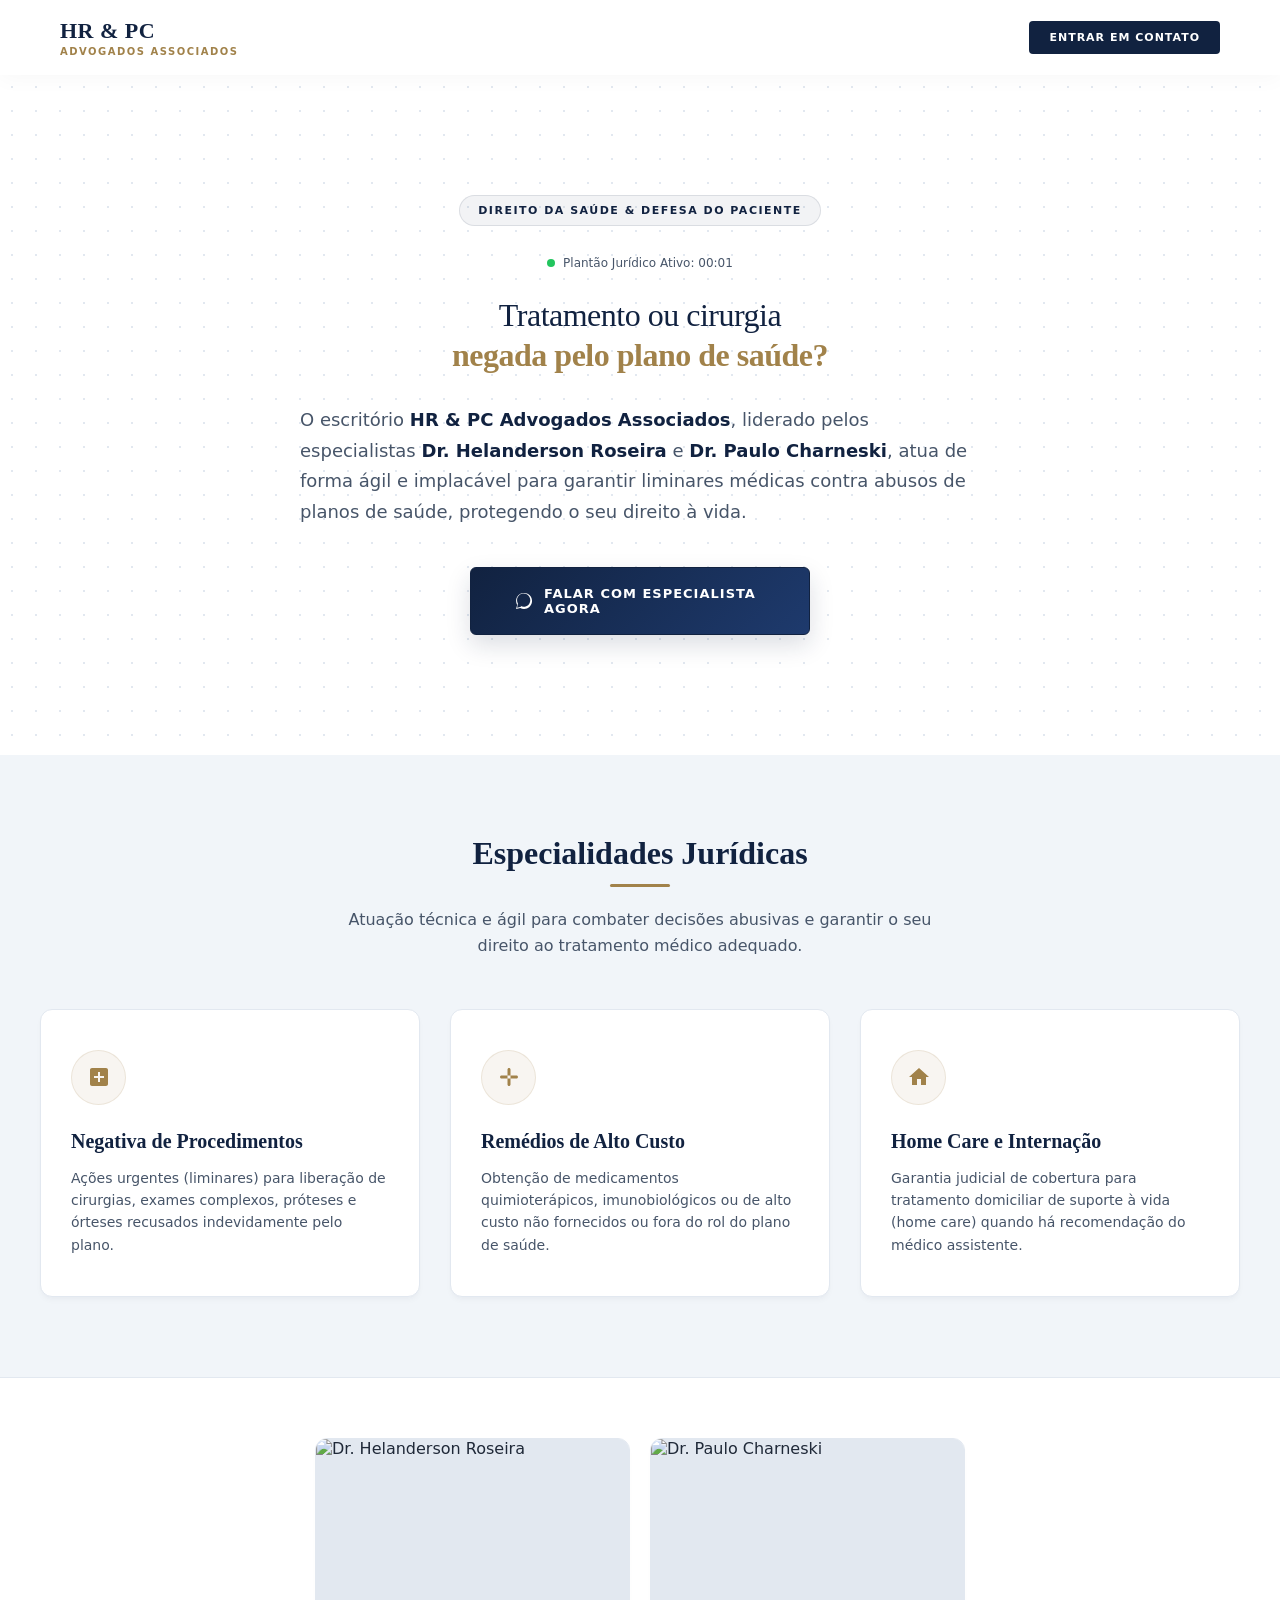
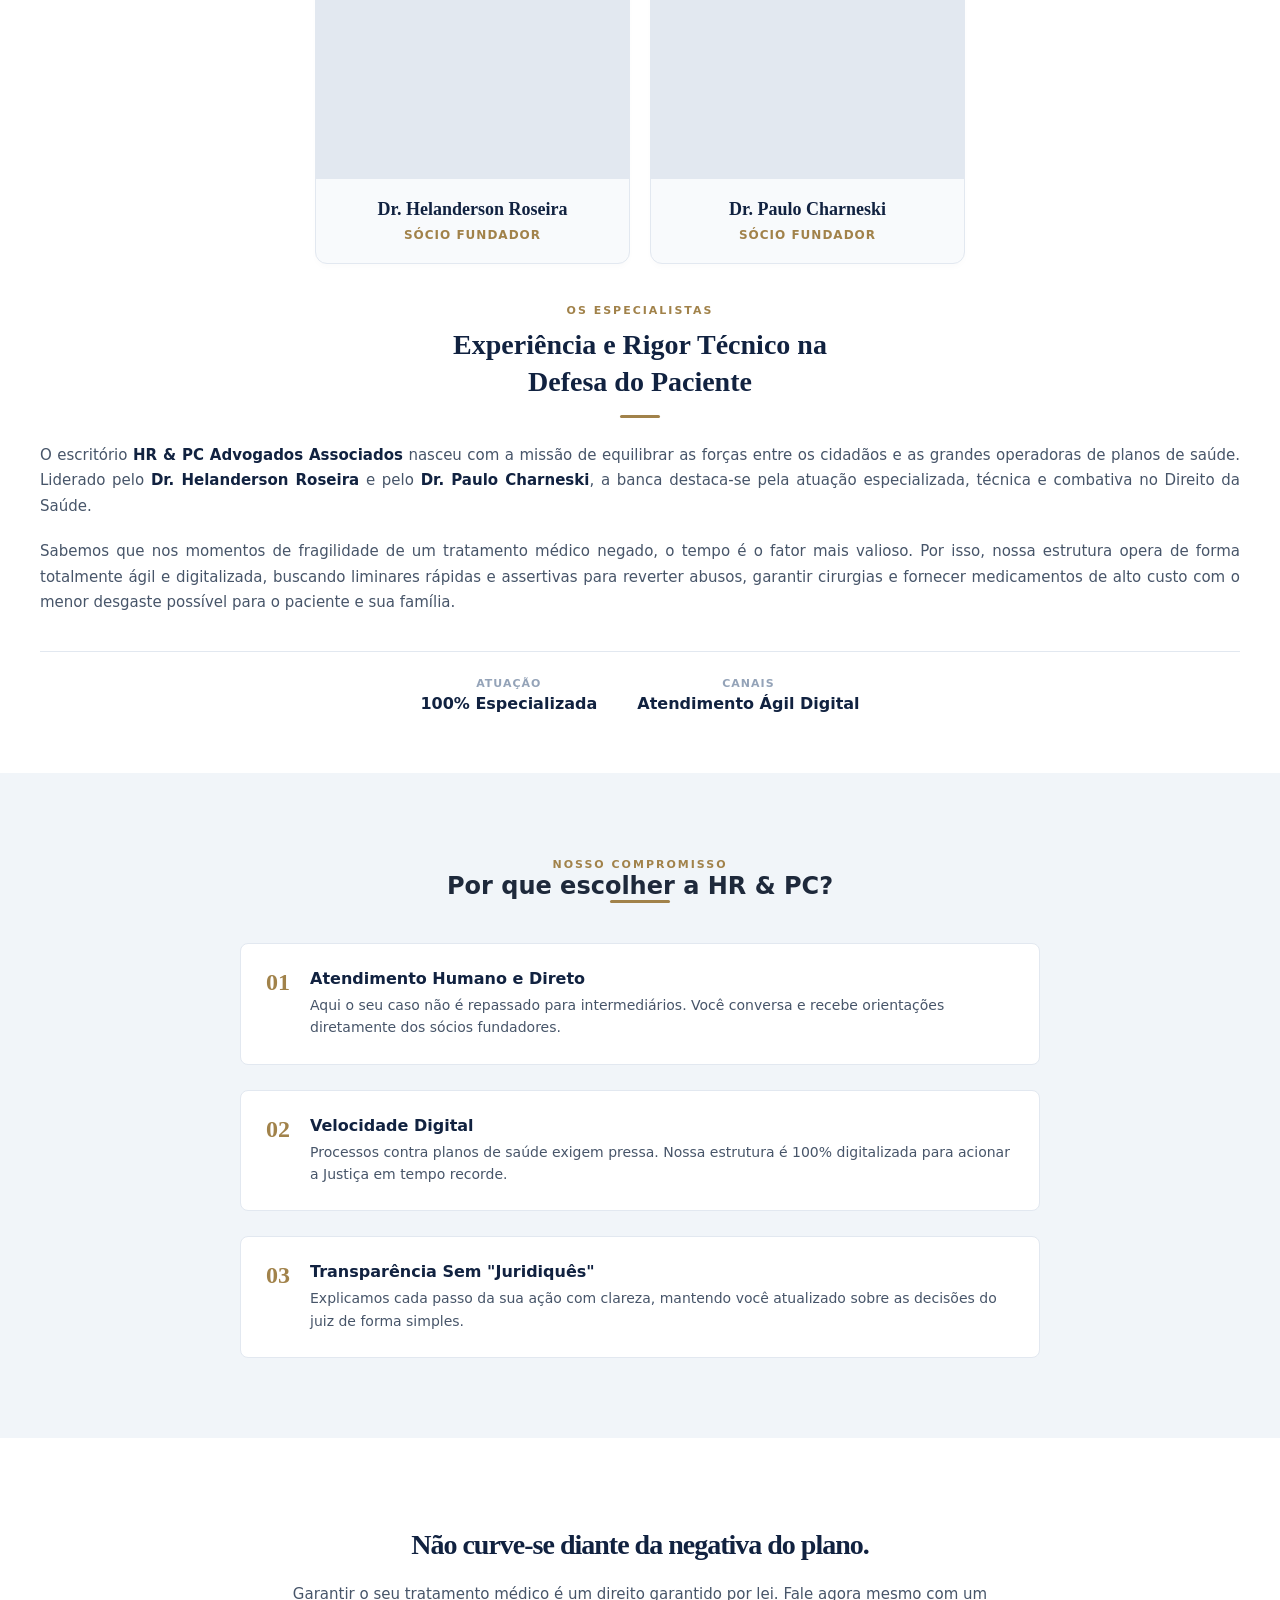
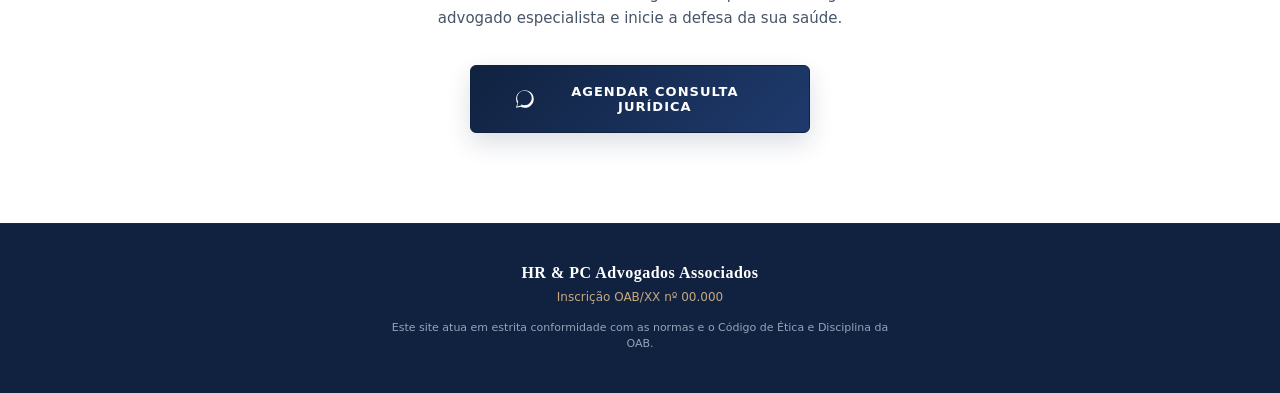
==== index.html @ 01bfa663 "Estrutura inicial do site" ====
<!doctype html>
<html lang="pt-BR">
  <head>
    <meta charset="UTF-8" />
    <meta name="viewport" content="width=device-width, initial-scale=1.0" />
    <title>HR & PC Advogados Associados | Direito da Saúde</title>

    <link rel="stylesheet" href="CSS/style.css" />
    <script src="Javascript/script.js"></script>
  </head>
  <body>
    <!-- O Header é o container principal do topo -->
    <header class="menu-topo">
      <div class="menu-container">
        <!-- Lado Esquerdo: Nome do escritório (Logotipo) -->
        <div class="logotipo">
          <span class="marca-principal">HR & PC</span>
          <span class="marca-sub">Advogados Associados</span>
        </div>

        <!-- Lado Direito: Botão de Ação Direta para o WhatsApp -->
        <a
          href="https://wa.me/5541984199902?text=Ol%C3%A1,+preciso+de+um+advogado!&utm_source=chatgpt.com"
          target="_blank"
          class="btn-emergencia"
        >
          Entrar em contato
        </a>
      </div>
    </header>
    <!-- Seção de Abertura Focada em Soluções para Planos de Saúde -->
    <section class="secao-hero">
      <div class="hero-container">
        <!-- Tag de Especialidade Jurídica -->
        <span class="tag-especialidade"
          >Direito da Saúde & Defesa do Paciente</span
        >
        <!-- Elemento dinâmico que o JS vai controlar -->
        <div class="plantao-status">
          <span class="ponto-verde"></span>
          <p>
            Plantão Jurídico Ativo: <span id="cronometro-plantao">00:00</span>
          </p>
        </div>

        <!-- Título Principal de Forte Impacto -->
        <h1 class="titulo-principal">
          Tratamento ou cirurgia <br class="quebra-pc" />
          <span class="destaque-ouro">negada pelo plano de saúde?</span>
        </h1>

        <!-- Texto explicativo focado nos Doutores e na dor do cliente -->
        <p class="subtitulo-herois">
          O escritório <strong>HR & PC Advogados Associados</strong>, liderado
          pelos especialistas <strong>Dr. Helanderson Roseira</strong> e
          <strong>Dr. Paulo Charneski</strong>, atua de forma ágil e implacável
          para garantir liminares médicas contra abusos de planos de saúde,
          protegendo o seu direito à vida.
        </p>

        <!-- Botão de Ação Gigante (Mobile-Friendly para clicar com o dedão) -->
        <div class="area-botao-hero">
          <a
            href="https://wa.me! Meu plano de saúde negou um procedimento e preciso de ajuda com urgência."
            target="_blank"
            class="btn-whatsapp-hero"
          >
            <svg class="icone-wpp" viewBox="0 0 24 24">
              <path
                d="M.057 24l1.687-6.163c-1.041-1.804-1.588-3.849-1.587-5.946C.06 5.348 5.397.01 12.008.01c3.202.001 6.212 1.246 8.477 3.513 2.266 2.268 3.507 5.28 3.505 8.484-.004 6.657-5.34 11.997-11.953 11.997-2.005-.001-3.973-.502-5.713-1.457L0 24zm6.59-4.846c1.6.95 3.188 1.449 4.825 1.451 5.436 0 9.86-4.37 9.864-9.799.002-2.63-1.023-5.101-2.885-6.966C16.528 1.975 14.063.953 11.453.953c-5.438 0-9.863 4.371-9.867 9.801-.001 1.73.453 3.421 1.314 4.916l-.105.471L1.69 22.14l6.084-1.577-.473-.27.05-.039z"
              />
            </svg>
            Falar com Especialista agora
          </a>
        </div>
      </div>
    </section>
    <!-- Seção de Especialidades em Direito da Saúde -->
    <section class="secao-especialidades efeito-surgir">
      <div class="especialidades-container">
        <!-- Cabeçalho da Seção -->
        <div class="especialidades-topo">
          <h2>Especialidades Jurídicas</h2>
          <div class="linha-decorativa"></div>
          <p>
            Atuação técnica e ágil para combater decisões abusivas e garantir o
            seu direito ao tratamento médico adequado.
          </p>
        </div>

        <!-- O Grid de Cartões -->
        <div class="grid-especialidades">
          <!-- Cartão 1: Negativa de Tratamento -->
          <div class="card-medico">
            <div class="card-icone">
              <svg viewBox="0 0 24 24">
                <path
                  d="M19 3H5c-1.1 0-2 .9-2 2v14c0 1.1.9 2 2 2h14c1.1 0 2-.9 2-2V5c0-1.1-.9-2-2-2zm-2 10h-4v4h-2v-4H7v-2h4V7h2v4h4v2z"
                />
              </svg>
            </div>
            <h3>Negativa de Procedimentos</h3>
            <p>
              Ações urgentes (liminares) para liberação de cirurgias, exames
              complexos, próteses e órteses recusados indevidamente pelo plano.
            </p>
          </div>

          <!-- Cartão 2: Medicamentos de Alto Custo -->
          <div class="card-medico">
            <div class="card-icone">
              <svg viewBox="0 0 24 24">
                <path
                  d="M4.5 10.5C3.67 10.5 3 11.17 3 12s.67 1.5 1.5 1.5h15c.83 0 1.5-.67 1.5-1.5s-.67-1.5-1.5-1.5h-15zM10.5 4.5C10.5 3.67 11.17 3 12 3s1.5.67 1.5 1.5v15c0 .83-.67 1.5-1.5 1.5s-1.5-.67-1.5-1.5v-15z"
                />
              </svg>
            </div>
            <h3>Remédios de Alto Custo</h3>
            <p>
              Obtenção de medicamentos quimioterápicos, imunobiológicos ou de
              alto custo não fornecidos ou fora do rol do plano de saúde.
            </p>
          </div>

          <!-- Cartão 3: Home Care -->
          <div class="card-medico">
            <div class="card-icone">
              <svg viewBox="0 0 24 24">
                <path d="M10 20v-6h4v6h5v-8h3L12 3 2 12h3v8z" />
              </svg>
            </div>
            <h3>Home Care e Internação</h3>
            <p>
              Garantia judicial de cobertura para tratamento domiciliar de
              suporte à vida (home care) quando há recomendação do médico
              assistente.
            </p>
          </div>
        </div>
      </div>
    </section>

    <!-- Seção: Quem Somos / Os Advogados Especialistas -->
    <section class="secao-advogados efeito-surgir" id="escritorio">
      <div class="advogados-container">
        <!-- Bloco de Imagens / Fotos dos Sócios -->
        <div class="bloco-fotos-advogados">
          <!-- Card do Dr. Helanderson -->
          <div class="card-foto-socio">
            <div class="area-foto-placeholder">
              <!-- Quando você tiver a foto, basta trocar o src pelo caminho real da imagem na pasta img -->
              <img
                src="https://unsplash.com"
                alt="Dr. Helanderson Roseira"
                class="foto-advogado"
              />
            </div>
            <div class="info-foto-socio">
              <h4>Dr. Helanderson Roseira</h4>
              <span>Sócio Fundador</span>
            </div>
          </div>

          <!-- Card do Dr. Paulo -->
          <div class="card-foto-socio">
            <div class="area-foto-placeholder">
              <img
                src="https://unsplash.com"
                alt="Dr. Paulo Charneski"
                class="foto-advogado"
              />
            </div>
            <div class="info-foto-socio">
              <h4>Dr. Paulo Charneski</h4>
              <span>Sócio Fundador</span>
            </div>
          </div>
        </div>

        <!-- Bloco de Texto / Currículo e Apresentação Institucional -->
        <div class="bloco-texto-advogados">
          <span class="tag-mini-secao">Os Especialistas</span>
          <h2>
            Experiência e Rigor Técnico na <br class="quebra-pc" />Defesa do
            Paciente
          </h2>
          <div class="linha-decorativa-esquerda"></div>

          <p class="texto-institucional">
            O escritório <strong>HR & PC Advogados Associados</strong> nasceu
            com a missão de equilibrar as forças entre os cidadãos e as grandes
            operadoras de planos de saúde. Liderado pelo
            <strong>Dr. Helanderson Roseira</strong> e pelo
            <strong>Dr. Paulo Charneski</strong>, a banca destaca-se pela
            atuação especializada, técnica e combativa no Direito da Saúde.
          </p>

          <p class="texto-institucional">
            Sabemos que nos momentos de fragilidade de um tratamento médico
            negado, o tempo é o fator mais valioso. Por isso, nossa estrutura
            opera de forma totalmente ágil e digitalizada, buscando liminares
            rápidas e assertivas para reverter abusos, garantir cirurgias e
            fornecer medicamentos de alto custo com o menor desgaste possível
            para o paciente e sua família.
          </p>

          <!-- Indicador rápido de diferenciais com Flexbox -->
          <div class="mini-metricas">
            <div class="metrica-item">
              <span class="metrica-titulo">Atuação</span>
              <p class="metrica-desc">100% Especializada</p>
            </div>
            <div class="metrica-item">
              <span class="metrica-titulo">Canais</span>
              <p class="metrica-desc">Atendimento Ágil Digital</p>
            </div>
          </div>
        </div>
      </div>
    </section>
    <!-- Seção 3: Por que Escolher o Escritório -->
    <section class="secao-diferenciais">
      <div class="diferenciais-container">
        <div class="diferenciais-topo">
          <span class="tag-mini-secao">Nosso Compromisso</span>
          <h2>Por que escolher a HR & PC?</h2>
          <div class="linha-decorativa"></div>
        </div>

        <div class="lista-diferenciais">
          <div class="diferencial-item">
            <span class="numero-diferencial">01</span>
            <div class="diferencial-conteudo">
              <h4>Atendimento Humano e Direto</h4>
              <p>
                Aqui o seu caso não é repassado para intermediários. Você
                conversa e recebe orientações diretamente dos sócios fundadores.
              </p>
            </div>
          </div>

          <div class="diferencial-item">
            <span class="numero-diferencial">02</span>
            <div class="diferencial-conteudo">
              <h4>Velocidade Digital</h4>
              <p>
                Processos contra planos de saúde exigem pressa. Nossa estrutura
                é 100% digitalizada para acionar a Justiça em tempo recorde.
              </p>
            </div>
          </div>

          <div class="diferencial-item">
            <span class="numero-diferencial">03</span>
            <div class="diferencial-conteudo">
              <h4>Transparência Sem "Juridiquês"</h4>
              <p>
                Explicamos cada passo da sua ação com clareza, mantendo você
                atualizado sobre as decisões do juiz de forma simples.
              </p>
            </div>
          </div>
        </div>
      </div>
    </section>

    <!-- Seção 4: Chamada para Ação Final (CTA) -->
    <section class="secao-cta-final" id="contato">
      <div class="cta-final-container">
        <h2>Não curve-se diante da negativa do plano.</h2>
        <p>
          Garantir o seu tratamento médico é um direito garantido por lei. Fale
          agora mesmo com um advogado especialista e inicie a defesa da sua
          saúde.
        </p>

        <div class="area-botao-hero">
          <a
            href="https://wa.me! Preciso de ajuda urgente com uma negativa de procedimento médico."
            target="_blank"
            class="btn-whatsapp-hero"
          >
            <svg class="icone-wpp" viewBox="0 0 24 24">
              <path
                d="M.057 24l1.687-6.163c-1.041-1.804-1.588-3.849-1.587-5.946C.06 5.348 5.397.01 12.008.01c3.202.001 6.212 1.246 8.477 3.513 2.266 2.268 3.507 5.28 3.505 8.484-.004 6.657-5.34 11.997-11.953 11.997-2.005-.001-3.973-.502-5.713-1.457L0 24zm6.59-4.846c1.6.95 3.188 1.449 4.825 1.451 5.436 0 9.86-4.37 9.864-9.799.002-2.63-1.023-5.101-2.885-6.966C16.528 1.975 14.063.953 11.453.953c-5.438 0-9.863 4.371-9.867 9.801-.001 1.73.453 3.421 1.314 4.916l-.105.471L1.69 22.14l6.084-1.577-.473-.27.05-.039z"
              />
            </svg>
            Agendar Consulta Jurídica
          </a>
        </div>
      </div>
    </section>

    <!-- Seção 5: Rodapé Institucional Ético -->
    <footer class="rodape-escritorio">
      <div class="rodape-container">
        <p class="rodape-marca">HR & PC Advogados Associados</p>
        <p class="rodape-dados">Inscrição OAB/XX nº 00.000</p>
        <p class="rodape-aviso">
          Este site atua em estrita conformidade com as normas e o Código de
          Ética e Disciplina da OAB.
        </p>
      </div>
    </footer>
  </body>
</html>
---- CSS/style.css ----
/* ==========================================================================
   1. RESET & CONFIGURAÇÕES GLOBAIS
   ========================================================================== */
* {
  margin: 0;
  padding: 0;
  box-sizing: border-box;
}

/* Rolagem suave na página */
html {
  scroll-smooth: flex;
}

body {
  font-family:
    "Segoe UI",
    system-ui,
    -apple-system,
    sans-serif;
  background-color: #f8fafc; /* Fundo gelo limpo, nada de escuridão total */
  color: #1e293b; /* Cinza grafite premium para leitura leve */
  overflow-x: hidden;
}

/* ==========================================================================
   2. HEADER (MENU SUPERIOR)
   ========================================================================== */
.menu-topo {
  background-color: #ffffff; /* Menu branco brilhante e moderno */
  color: #112240;
  position: sticky;
  top: 0;
  z-index: 1000;
  border-b: 1px solid #e2e8f0;
  box-shadow: 0 4px 20px rgba(0, 0, 0, 0.03);
}

.menu-container {
  max-width: 1200px;
  margin: 0 auto;
  padding: 18px 20px;
  display: flex;
  justify-content: space-between;
  align-items: center;
}

.logotipo {
  display: flex;
  flex-direction: column;
}

.marca-principal {
  font-family: "Georgia", serif;
  font-size: 22px;
  font-weight: 700;
  color: #112240;
  letter-spacing: 0.5px;
}

.marca-sub {
  color: #a1824a; /* Dourado mais fosco e chique */
  font-size: 10px;
  text-transform: uppercase;
  letter-spacing: 1.5px;
  margin-top: 2px;
  font-weight: 600;
}

.btn-emergencia {
  background-color: #112240;
  color: #ffffff;
  padding: 10px 20px;
  font-size: 11px;
  font-weight: bold;
  text-transform: uppercase;
  text-decoration: none;
  letter-spacing: 1px;
  border-radius: 4px;
  transition: all 0.3s ease;
}

.btn-emergencia:hover {
  background-color: #a1824a;
  transform: translateY(-1px);
}

/* ==========================================================================
   3. SEÇÃO HERO (FOCO EM LEVEZA E CONTRASTE)
   ========================================================================== */
.secao-hero {
  background-color: #ffffff; /* Fundo puro branco para dar ar médico e limpo */
  padding: 80px 20px;
  position: relative;
  /* Padrão geométrico sutil no fundo para não ficar totalmente liso */
  background-image: radial-gradient(#e2e8f0 1.5px, transparent 1.5px);
  background-size: 24px 24px;
}

.hero-container {
  max-width: 900px;
  margin: 0 auto;
  display: flex;
  flex-direction: column;
  align-items: center;
  gap: 25px;
}

/* Etiqueta flutuante moderna */
.tag-especialidade {
  background-color: rgba(17, 34, 64, 0.05);
  color: #112240;
  border: 1px solid rgba(17, 34, 64, 0.1);
  padding: 8px 18px;
  font-size: 11px;
  font-weight: 700;
  text-transform: uppercase;
  letter-spacing: 1.5px;
  border-radius: 50px;
}

/* Título Serifado de alta classe (com contraste claro vs escuro) */
.titulo-principal {
  font-family: "Georgia", serif;
  font-size: 36px; /* Aumentado no mobile */
  line-height: 1.2;
  font-weight: 700; /* Forçando negrito para dar imponência */
  color: #112240;
  max-width: 900px;
  letter-spacing: -0.5px;
  text-align: center;
  margin-bottom: 5px;
}

.destaque-ouro {
  color: #a1824a;
  font-weight: 700;
  position: relative;
  display: inline-block;
}

/* Subtítulo elegante e espaçado */
.subtitulo-herois {
  font-size: 15px;
  line-height: 1.7;
  color: #475569;
  max-width: 680px;
  font-weight: 400;
}

.subtitulo-herois strong {
  color: #112240;
  font-weight: 600;
}

.area-botao-hero {
  width: 100%;
  margin-top: 15px;
}

/* O Botão de Conversão vira o ponto focal brilhante da tela */
.btn-whatsapp-hero {
  display: inline-flex;
  align-items: center;
  justify-content: center;
  gap: 12px;
  background: linear-gradient(135deg, #112240 0%, #1e3a6d 100%);
  color: #ffffff;
  border: 1px solid #112240;
  width: 100%;
  max-width: 340px;
  padding: 18px 28px;
  font-size: 13px;
  font-weight: 700;
  text-transform: uppercase;
  text-decoration: none;
  letter-spacing: 1px;
  border-radius: 6px;
  box-shadow: 0 10px 25px rgba(17, 34, 64, 0.15);
  transition: all 0.3s cubic-bezier(0.165, 0.84, 0.44, 1);
}

.btn-whatsapp-hero:hover {
  background: linear-gradient(135deg, #a1824a 0%, #c5a880 100%);
  transform: translateY(-3px);
  box-shadow: 0 15px 30px rgba(161, 130, 74, 0.3);
}

.icone-wpp {
  width: 20px;
  height: 20px;
  fill: currentColor;
}

/* ==========================================================================
   4. MEDIA QUERIES (TELA GRANDE / PC)
   ========================================================================== */
@media (min-width: 768px) {
  .secao-hero {
    padding: 120px 20px;
  }

  .titulo-principal {
    font-size: 72px;
    letter-spacing: -0.5px;
    justify-content: center; /* Força o botão a ir para o centro exato da tela */
  }

  .subtitulo-herois {
    font-size: 18px;
  }
}
.area-botao-hero {
  width: 100%;
  margin-top: 15px;

  /* 🚀 ADICIONE ESTAS TRÊS LINHAS ABAIXO: */
  display: flex;
  justify-content: center; /* Força o botão a ir para o centro exato da tela */
  align-items: center;
}

@media (min-width: 992px) {
  /* ... mantenha as regras anteriores do Hero e do Título como estão ... */

  /* 🚀 A RECONFIGURAÇÃO TOTAL DO BLOCO DE APRESENTAÇÃO: */
  .advogados-container {
    flex-direction: column; /* Mantém a leitura contínua de cima para baixo como o resto do site */
    align-items: center; /* Centraliza tudo horizontalmente */
    max-width: 850px; /* PRENDE O TAMANHO: Alinha milimetricamente com o bloco superior */
    margin: 0 auto; /* Garante que o bloco fique bem no meio do monitor */
    gap: 50px;
  }

  .bloco-fotos-advogados {
    grid-template-columns: repeat(
      2,
      1fr
    ); /* Força as duas fotos a ficarem lado a lado no PC */
    max-width: 650px; /* Limita o tamanho das fotos para não ficarem gigantescas */
    margin: 0 auto;
  }

  .bloco-texto-advogados {
    align-items: center; /* Centraliza os títulos e o text-align interno */
    text-align: center; /* Força a simetria com os blocos superiores */
  }

  .bloco-texto-advogados h2 {
    font-size: 38px; /* Letras imponentes, mas no tamanho exato do padrão do site */
    text-align: center;
  }

  .linha-decorativa-esquerda {
    margin: 0 auto 25px auto; /* Centraliza a barrinha de ouro abaixo do título */
  }

  .texto-institucional {
    font-size: 16px;
    line-height: 1.75;
    text-align: center; /* Retira o Justificado que esticava as palavras e centraliza o parágrafo */
    color: #475569;
  }

  .mini-metricas {
    justify-content: center; /* Centraliza os dois tópicos de métricas na base do texto */
    gap: 60px;
  }

  .secao-cta-final h2 {
    font-size: 46px;
    letter-spacing: -1px;
    line-height: 1.2;
  }

  .secao-cta-final p {
    font-size: 18px;
  }
}

/* ==========================================================================
   5. SEÇÃO ESPECIALIDADES (CSS GRID CORRIGIDO E CORES PREMIUM)
   ========================================================================= */
.secao-especialidades {
  background-color: #f1f5f9; /* Fundo cinza azulado claro para dar contraste com os cartões */
  padding: 80px 20px;
}

.especialidades-container {
  max-width: 1200px;
  margin: 0 auto;
}

.especialidades-topo {
  text-align: center;
  margin-bottom: 50px;
}

.especialidades-topo h2 {
  font-family: "Georgia", serif;
  font-size: 32px;
  color: #112240;
  margin-bottom: 12px;
  font-weight: 700;
}

.linha-decorativa {
  width: 60px;
  height: 3px;
  background-color: #a1824a;
  margin: 0 auto 20px auto;
  border-radius: 2px;
}

.especialidades-topo p {
  font-size: 16px;
  color: #475569;
  max-width: 600px;
  margin: 0 auto;
  line-height: 1.6;
}

/* 🚀 CSS GRID RECONFIGURADO: Responsivo automático de verdade */
.grid-especialidades {
  display: grid;
  /* Essa linha mágica cria colunas automáticas de no mínimo 320px se houver espaço (PC), senão empilha (Mobile) */
  grid-template-columns: repeat(auto-fit, minmax(320px, 1fr));
  gap: 30px; /* Espaçamento elegante entre os blocos */
}

/* Estilo do Cartão Médico Premium (Formato Quadradinho) */
.card-medico {
  background-color: #ffffff;
  border: 1px solid #e2e8f0;
  border-radius: 12px;
  padding: 40px 30px;
  display: flex;
  flex-direction: column;
  align-items: flex-start; /* Alinha os textos e ícones à esquerda dentro do quadrado */
  min-height: 280px; /* Garante que todos fiquem com o mesmo formato quadrado */
  box-shadow:
    0 4px 6px -1px rgba(17, 34, 64, 0.03),
    0 2px 4px -1px rgba(17, 34, 64, 0.02);
  transition: all 0.4s cubic-bezier(0.165, 0.84, 0.44, 1);
  position: relative;
  overflow: hidden;
}

/* Linha dourada decorativa escondida na base do cartão que sobe no hover */
.card-medico::after {
  content: "";
  position: absolute;
  bottom: 0;
  left: 0;
  width: 100%;
  height: 4px;
  background: linear-gradient(90deg, #a1824a, #c5a880);
  transform: scaleX(0);
  transition: transform 0.3s ease;
}

/* Ícone com círculo dourado e fundo suave */
.card-icone {
  width: 55px;
  height: 55px;
  background-color: rgba(
    161,
    130,
    74,
    0.08
  ); /* Fundo dourado translúcido ultra leve */
  color: #a1824a; /* Ícone dourado metálico */
  border-radius: 50%; /* Formato circular premium */
  display: flex;
  align-items: center;
  justify-content: center;
  margin-bottom: 25px;
  border: 1px solid rgba(161, 130, 74, 0.15);
  transition: all 0.3s ease;
}

.card-icone svg {
  width: 24px;
  height: 24px;
  fill: currentColor;
}

.card-medico h3 {
  font-family: "Georgia", serif;
  font-size: 20px;
  color: #112240; /* Azul profundo no título para contraste */
  margin-bottom: 14px;
  font-weight: 600;
}

.card-medico p {
  font-size: 14px;
  line-height: 1.6;
  color: #475569; /* Cinza suave para leitura confortável */
}

/* 🌟 INTERAÇÃO E CORES NO HOVER (AO PASSAR O MOUSE) */
.card-medico:hover {
  transform: translateY(-8px);
  border-color: rgba(161, 130, 74, 0.3);
  box-shadow:
    0 20px 25px -5px rgba(17, 34, 64, 0.08),
    0 10px 10px -5px rgba(17, 34, 64, 0.04);
}

.card-medico:hover::after {
  transform: scaleX(1); /* Faz a barrinha de ouro aparecer na base */
}

.card-medico:hover .card-icone {
  background-color: #112240; /* Círculo vira azul marinho corporativo */
  color: #ffffff; /* Ícone acende em branco */
  border-color: #112240;
}

/* ==========================================================================
   6. MEDIA QUERIES (COMPUTADORES E TELAS GRANDES)
   ========================================================================== */
@media (min-width: 768px) {
  .secao-hero {
    padding: 120px 20px;
  }

  .titulo-principal {
    font-family: "Georgia", serif;
    font-size: 32px;
    line-height: 1.25;
    font-weight: 400;
    color: #112240;
    max-width: 800px;
    letter-spacing: -0.5px;
    text-align: center; /* Força todas as linhas do título a ficarem no centro exato */
  }

  .subtitulo-herois {
    font-size: 18px;
  }

  .btn-whatsapp-hero {
    width: auto;
    padding: 18px 45px;
  }
  /* 🚀 ADICIONE ESTAS DUAS REGRAS DENTRO DO SEU @MEDIA EXISTENTE: */
  .advogados-container {
    flex-direction: row; /* Coloca as fotos de um lado e o texto do outro no PC */
    align-items: center;
    gap: 80px; /* Espaço amplo e luxuoso entre as duas colunas */
  }

  .bloco-fotos-advogados {
    width: 50%; /* Fotos ocupam exatamente metade da tela */
  }

  .bloco-texto-advogados {
    width: 50%; /* Texto ocupa a outra metade */
  }

  .bloco-texto-advogados h2 {
    font-size: 42px; /* Título mais imponente em telas de monitores */
  }
}

/* ==========================================================================
   6. SEÇÃO APRESENTAÇÃO DOS ADVOGADOS (CORRIGIDA E AMPLA)
   ========================================================================== */
.secao-advogados {
  background-color: #ffffff;
  padding: 60px 20px;
  border-top: 1px solid #e2e8f0;
  width: 100%;
}

.advogados-container {
  max-width: 1200px; /* Alinha com a largura máxima do resto do site */
  margin: 0 auto;
  display: flex;
  flex-direction: column; /* Padrão celular: empilhado */
  gap: 40px;
}

.bloco-fotos-advogados {
  display: grid;
  grid-template-columns: repeat(auto-fit, minmax(240px, 1fr));
  gap: 20px;
  width: 100%;
}

.card-foto-socio {
  background-color: #f8fafc;
  border: 1px solid #e2e8f0;
  border-radius: 12px;
  overflow: hidden;
  box-shadow: 0 4px 6px -1px rgba(0, 0, 0, 0.02);
  transition: all 0.3s ease;
}

.card-foto-socio:hover {
  transform: translateY(-4px);
  box-shadow: 0 12px 20px rgba(17, 34, 64, 0.05);
  border-color: rgba(161, 130, 74, 0.2);
}

.area-foto-placeholder {
  width: 100%;
  height: 340px;
  background-color: #e2e8f0;
  overflow: hidden;
}

.foto-advogado {
  width: 100%;
  height: 100%;
  object-fit: cover;
  filter: grayscale(15%);
  transition: all 0.4s ease;
}

.card-foto-socio:hover .foto-advogado {
  filter: grayscale(0%);
  transform: scale(1.03);
}

.info-foto-socio {
  padding: 20px;
  text-align: center;
}

.info-foto-socio h4 {
  font-family: "Georgia", serif;
  font-size: 18px;
  color: #112240;
  margin-bottom: 4px;
}

.info-foto-socio span {
  color: #a1824a;
  font-size: 12px;
  font-weight: 600;
  text-transform: uppercase;
  letter-spacing: 1px;
}

.bloco-texto-advogados {
  display: flex;
  flex-direction: column;
  justify-content: center;
  width: 100%;
}

.tag-mini-secao {
  color: #a1824a;
  font-size: 11px;
  font-weight: 700;
  text-transform: uppercase;
  letter-spacing: 2px;
  margin-bottom: 10px;
}

.bloco-texto-advogados h2 {
  font-family: "Georgia", serif;
  font-size: 28px;
  color: #112240;
  line-height: 1.3;
  margin-bottom: 15px;
}

/* 🛠️ REMOVIDO O CARACTERE JAPONÊS QUE QUEBRAVA A LINHA DECORATIVA */
.linha-decorativa-esquerda {
  width: 40px;
  height: 3px;
  background-color: #a1824a;
  margin-bottom: 25px;
  border-radius: 2px;
}

.texto-institucional {
  font-size: 15px;
  line-height: 1.7;
  color: #475569;
  margin-bottom: 20px;
  text-align: justify; /* Melhora a distribuição do texto longo */
}

.texto-institucional strong {
  color: #112240;
  font-weight: 600;
}

.mini-metricas {
  display: flex;
  gap: 40px;
  margin-top: 15px;
  width: 100%;
  border-top: 1px solid #e2e8f0;
  padding-top: 25px;
}

.metrica-item {
  display: flex;
  flex-direction: column;
}

.metrica-titulo {
  font-size: 11px;
  color: #94a3b8;
  text-transform: uppercase;
  letter-spacing: 1px;
  font-weight: 600;
  margin-bottom: 4px;
}

.metrica-desc {
  font-size: 16px;
  color: #112240;
  font-weight: 700;
}

/* ==========================================================================
   8. SEÇÃO DIFERENCIAIS
   ========================================================================== */
.secao-diferenciais {
  background-color: #f1f5f9; /* Mesma cor de fundo das especialidades para criar unidade */
  padding: 80px 20px;
}

.diferenciais-container {
  max-width: 800px; /* Mantém o padrão de largura confortável do site */
  margin: 0 auto;
}

.diferenciais-topo {
  text-align: center;
  margin-bottom: 40px;
}

.lista-diferenciais {
  display: flex;
  flex-direction: column;
  gap: 25px;
}

.diferencial-item {
  background-color: #ffffff;
  border: 1px solid #e2e8f0;
  border-radius: 8px;
  padding: 25px;
  display: flex;
  align-items: flex-start;
  gap: 20px;
}

.numero-diferencial {
  font-family: "Georgia", serif;
  font-size: 24px;
  font-weight: 700;
  color: #a1824a; /* Dourado nos números destaca a lista */
}

.diferencial-conteudo h4 {
  font-size: 16px;
  color: #112240;
  margin-bottom: 6px;
  font-weight: 600;
}

.diferencial-conteudo p {
  font-size: 14px;
  line-height: 1.6;
  color: #475569;
}

/* ==========================================================================
   9. SEÇÃO CTA FINAL (ESTILO COMPACTO PREMIUM)
   ========================================================================== */
.secao-cta-final {
  background-color: #ffffff;
  padding: 90px 20px;
  text-align: center;
}

.cta-final-container {
  max-width: 700px;
  margin: 0 auto;
  display: flex;
  flex-direction: column;
  align-items: center;
  gap: 20px;
}

.secao-cta-final h2 {
  font-family: "Georgia", serif;
  font-size: 28px;
  color: #112240;
  font-weight: 700;
}

.secao-cta-final p {
  font-size: 15px;
  line-height: 1.6;
  color: #475569;
}

/* ==========================================================================
   10. RODAPÉ INSTITUCIONAL
   ========================================================================== */
.rodape-escritorio {
  background-color: #112240; /* Fecha o site com o azul marinho clássico */
  color: #ffffff;
  padding: 40px 20px;
  text-align: center;
  border-top: 1px solid #1e293b;
}

.rodape-container {
  max-width: 1200px;
  margin: 0 auto;
  display: flex;
  flex-direction: column;
  gap: 8px;
}

.rodape-marca {
  font-family: "Georgia", serif;
  font-size: 16px;
  font-weight: 600;
  letter-spacing: 0.5px;
}

.rodape-dados {
  font-size: 12px;
  color: #c5a880;
  font-weight: 500;
}

.rodape-aviso {
  font-size: 11px;
  color: #94a3b8;
  max-width: 500px;
  margin: 8px auto 0 auto;
  line-height: 1.5;
}
/* Estilo do Plantão Dinâmico */
.plantao-status {
    display: flex;
    align-items: center;
    gap: 8px;
    margin-top: 5px;
    font-size: 12px;
    color: #475569;
    font-weight: 500;
}

.ponto-verde {
    width: 8px;
    height: 8px;
    background-color: #22c55e;
    border-radius: 50%;
    display: inline-block;
    animation: pulsar 1.8s infinite ease-in-out;
}

@keyframes pulsar {
    0% { transform: scale(0.9); opacity: 0.6; box-shadow: 0 0 0 0 rgba(34, 197, 94, 0.4); }
    50% { transform: scale(1.1); opacity: 1; box-shadow: 0 0 0 6px rgba(34, 197, 94, 0); }
    100% { transform: scale(0.9); opacity: 0.6; box-shadow: 0 0 0 0 rgba(34, 197, 94, 0); }
}

/* Prepara as seções para o efeito de revelação do JavaScript */
.efeito-surgir {
    opacity: 0;
    transform: translateY(40px);
    transition: opacity 0.8s ease, transform 0.8s ease;
}

/* Classe que o JavaScript vai injetar dinamicamente na página */
.secao-visivel {
    opacity: 1;
    transform: translateY(0);
}
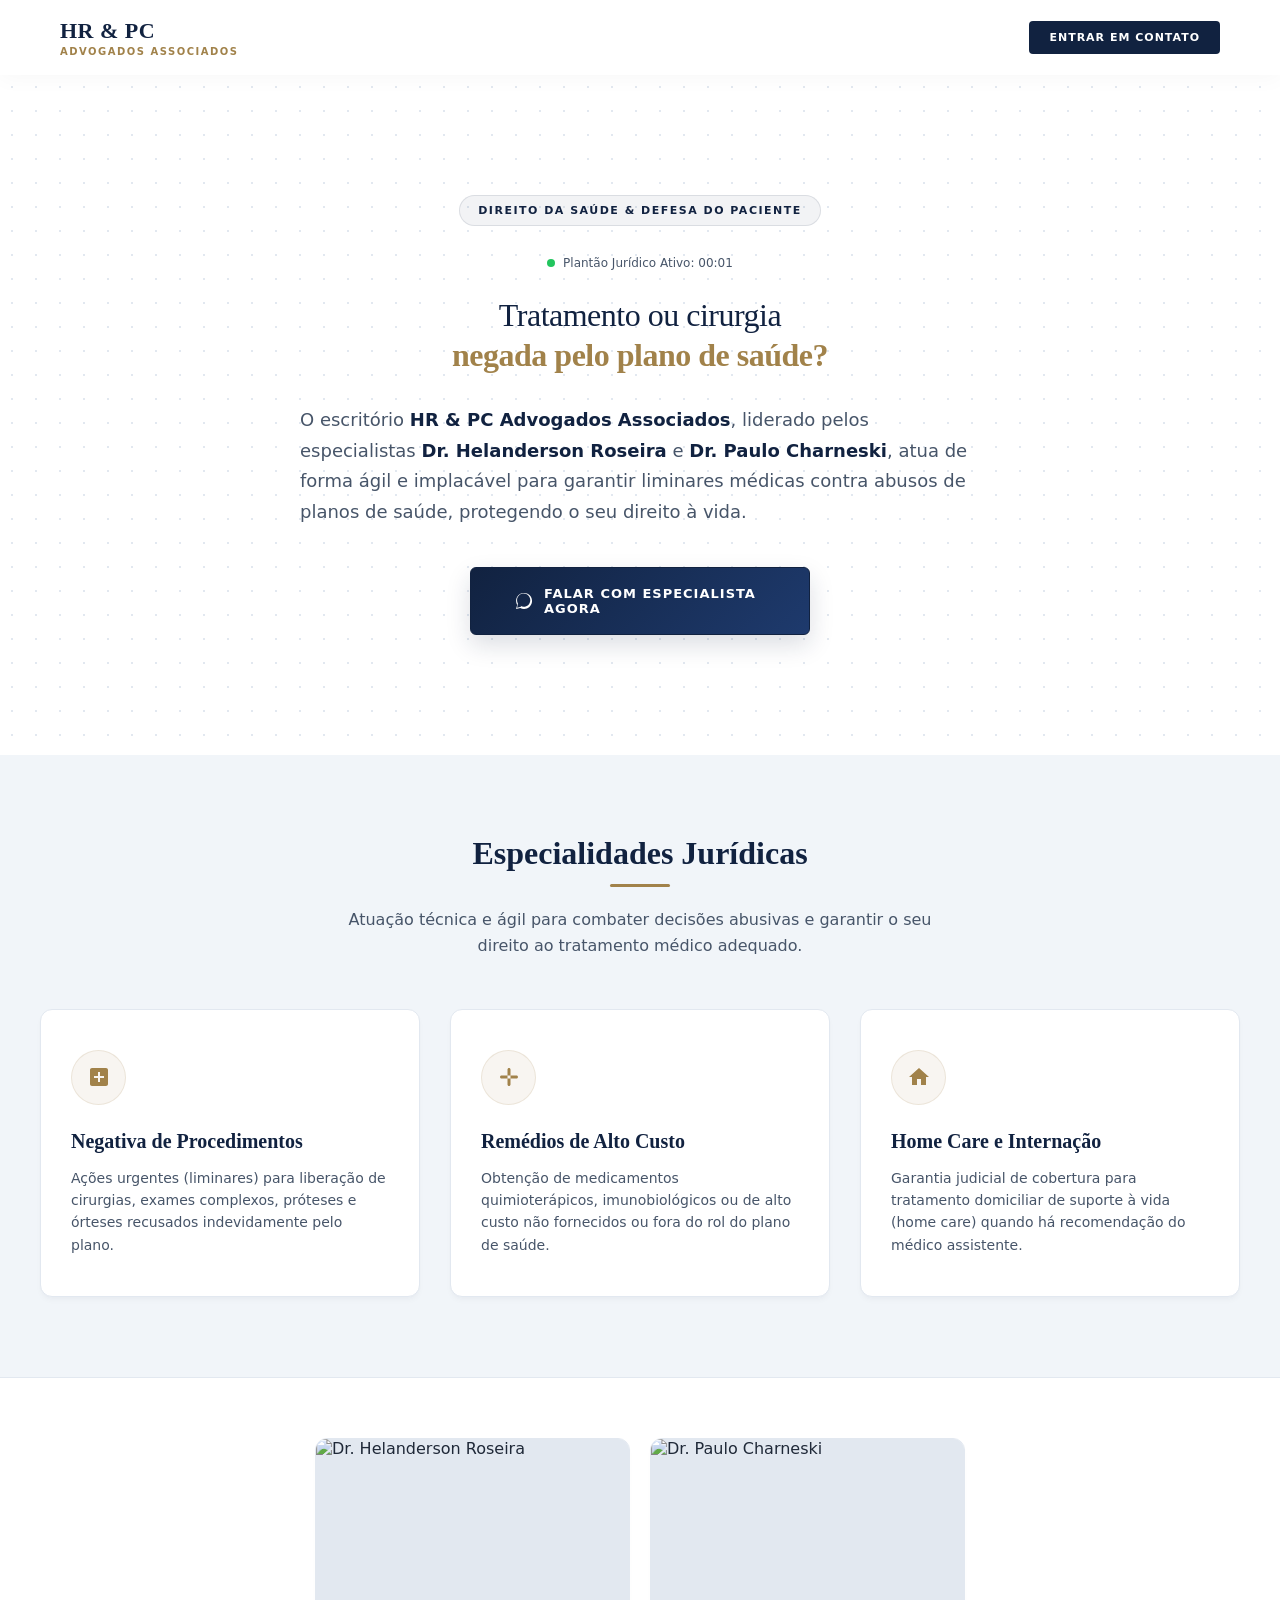
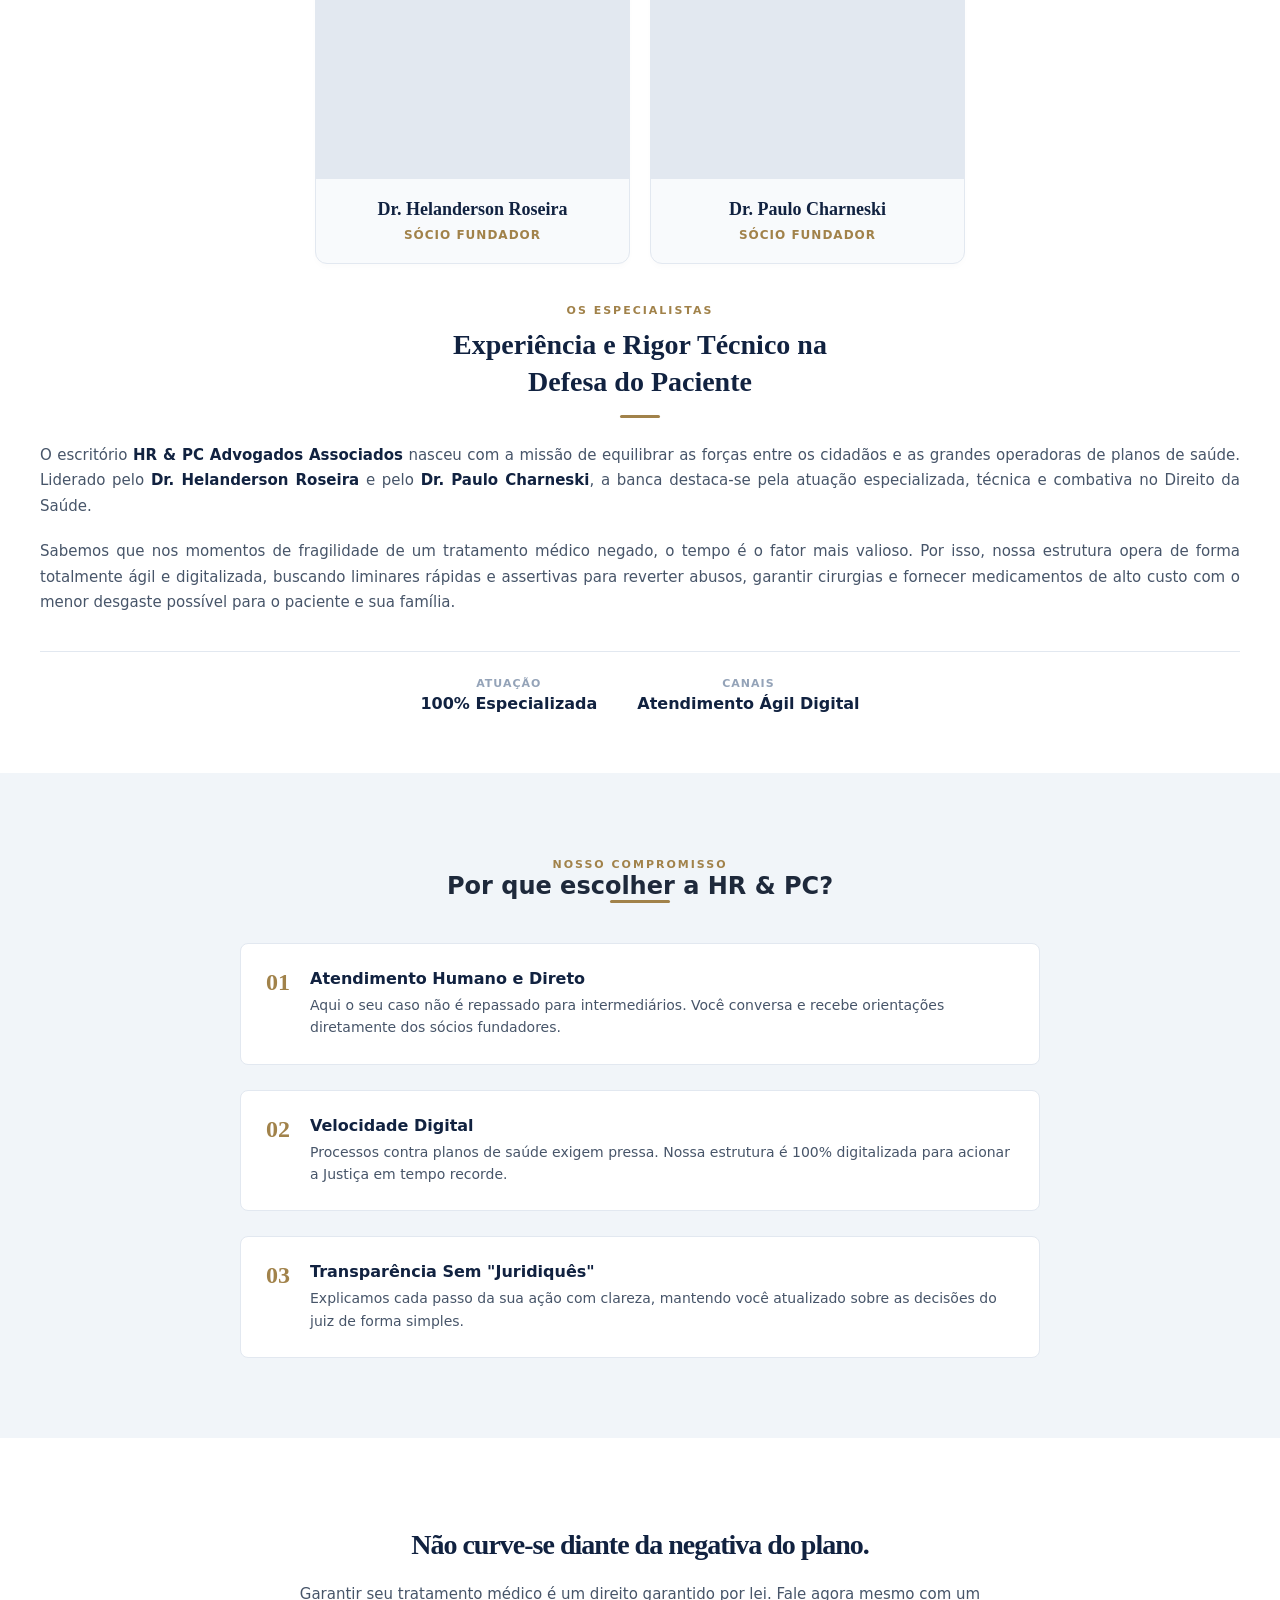
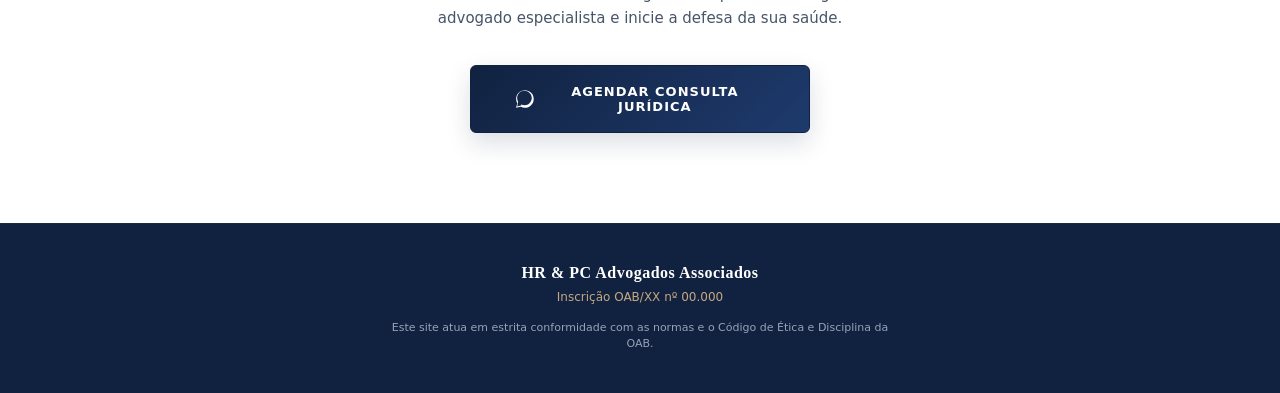
==== commit bd36ea86: "Editando index" ====
--- a/index.html
+++ b/index.html
@@ -269,7 +269,7 @@
       <div class="cta-final-container">
         <h2>Não curve-se diante da negativa do plano.</h2>
         <p>
-          Garantir o seu tratamento médico é um direito garantido por lei. Fale
+          Garantir seu tratamento médico é um direito garantido por lei. Fale
           agora mesmo com um advogado especialista e inicie a defesa da sua
           saúde.
         </p>
